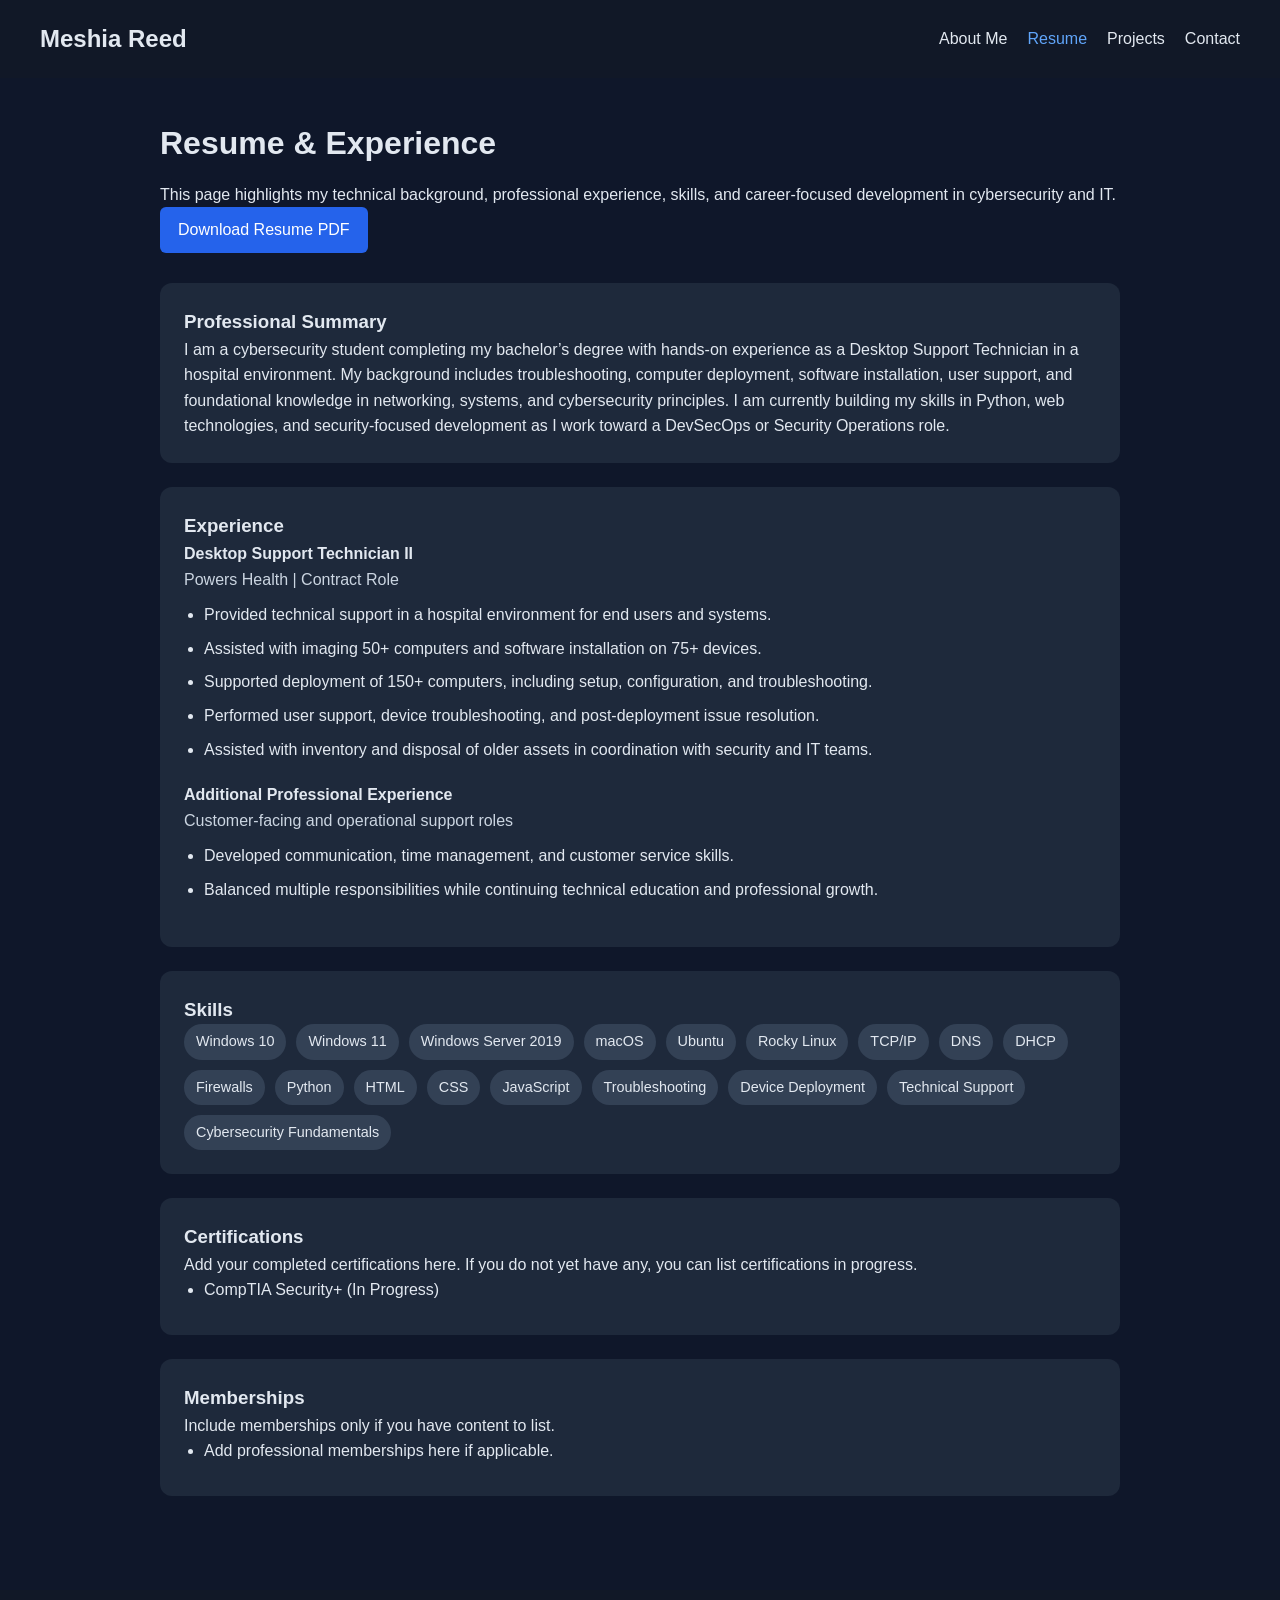
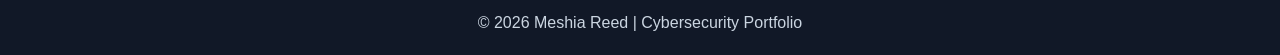
==== pages/resume.html @ 16b92840 "Moved files up one level" ====
<!DOCTYPE html>
<html lang="en">
<head>
  <meta charset="UTF-8" />
  <meta name="viewport" content="width=device-width, initial-scale=1.0" />
  <meta
    name="description"
    content="Resume, experience, skills, certifications, and professional background for Meshia Reed."
  />
  <title>Resume | Meshia Reed Portfolio</title>
  <link rel="stylesheet" href="../assets/css/style.css" />
</head>
<body>
  <header>
    <nav class="navbar">
      <h1>Meshia Reed</h1>
      <ul>
        <li><a href="../index.html">About Me</a></li>
        <li><a href="resume.html" class="active">Resume</a></li>
        <li><a href="work.html">Projects</a></li>
        <li><a href="contact.html">Contact</a></li>
      </ul>
    </nav>
  </header>

  <main class="container">
    <section class="page-header">
      <h2>Resume & Experience</h2>
      <p>
        This page highlights my technical background, professional experience,
        skills, and career-focused development in cybersecurity and IT.
      </p>
      <a class="btn" href="..assets/pdfs/MeshiaReed_ITandSecurityAnalyst.pdf" target="_blank">
        Download Resume PDF
      </a>
    
    </section>

    <section class="content-card">
      <h3>Professional Summary</h3>
      <p>
        I am a cybersecurity student completing my bachelor’s degree with
        hands-on experience as a Desktop Support Technician in a hospital
        environment. My background includes troubleshooting, computer
        deployment, software installation, user support, and foundational
        knowledge in networking, systems, and cybersecurity principles. I am
        currently building my skills in Python, web technologies, and
        security-focused development as I work toward a DevSecOps or Security
        Operations role.
      </p>
    </section>

    <section class="content-card">
      <h3>Experience</h3>

      <div class="resume-entry">
        <h4>Desktop Support Technician II</h4>
        <p class="resume-meta">Powers Health | Contract Role</p>
        <ul class="detail-list">
          <li>Provided technical support in a hospital environment for end users and systems.</li>
          <li>Assisted with imaging 50+ computers and software installation on 75+ devices.</li>
          <li>Supported deployment of 150+ computers, including setup, configuration, and troubleshooting.</li>
          <li>Performed user support, device troubleshooting, and post-deployment issue resolution.</li>
          <li>Assisted with inventory and disposal of older assets in coordination with security and IT teams.</li>
        </ul>
      </div>

      <div class="resume-entry">
        <h4>Additional Professional Experience</h4>
        <p class="resume-meta">Customer-facing and operational support roles</p>
        <ul class="detail-list">
          <li>Developed communication, time management, and customer service skills.</li>
          <li>Balanced multiple responsibilities while continuing technical education and professional growth.</li>
        </ul>
      </div>
    </section>

    <section class="content-card">
      <h3>Skills</h3>
      <div class="tag-grid">
        <span class="tag">Windows 10</span>
        <span class="tag">Windows 11</span>
        <span class="tag">Windows Server 2019</span>
        <span class="tag">macOS</span>
        <span class="tag">Ubuntu</span>
        <span class="tag">Rocky Linux</span>
        <span class="tag">TCP/IP</span>
        <span class="tag">DNS</span>
        <span class="tag">DHCP</span>
        <span class="tag">Firewalls</span>
        <span class="tag">Python</span>
        <span class="tag">HTML</span>
        <span class="tag">CSS</span>
        <span class="tag">JavaScript</span>
        <span class="tag">Troubleshooting</span>
        <span class="tag">Device Deployment</span>
        <span class="tag">Technical Support</span>
        <span class="tag">Cybersecurity Fundamentals</span>
      </div>
    </section>

    <section class="content-card">
      <h3>Certifications</h3>
      <p>Add your completed certifications here. If you do not yet have any, you can list certifications in progress.</p>
      <ul class="detail-list">
        <li>CompTIA Security+ (In Progress)</li>
      </ul>
    </section>

    <section class="content-card">
      <h3>Memberships</h3>
      <p>Include memberships only if you have content to list.</p>
      <ul class="detail-list">
        <li>Add professional memberships here if applicable.</li>
      </ul>
    </section>
  </main>

  <footer class="footer">
    <p>© 2026 Meshia Reed | Cybersecurity Portfolio</p>
  </footer>

  <script src="../assets/js/app.js"></script>
</body>
</html>
---- assets/css/style.css ----
* {
  box-sizing: border-box;
  margin: 0;
  padding: 0;
}

html, body {
  height: 100%;
}

body {
  font-family: Arial, sans-serif;
  line-height: 1.6;
  background: #0f172a;
  color: #e2e8f0;

  display: flex;
  flex-direction: column;
  min-height: 100vh;
}

main {
  flex: 1;
}

.navbar {
  display: flex;
  justify-content: space-between;
  align-items: center;
  padding: 20px 40px;
  background: #111827;
}

.navbar ul {
  display: flex;
  list-style: none;
  gap: 20px;
}

.navbar a {
  color: #e2e8f0;
  text-decoration: none;
}

.container {
  max-width: 1000px;
  margin: auto;
  padding: 40px 20px;
}

.hero {
  padding: 60px 0;
}

.hero h2 {
  font-size: 2rem;
  margin-bottom: 20px;
}

.hero p {
  /* display: flex;
  justify-content: space-around;
  align-items: center; */
  max-width: 700px;
  margin-bottom: 20px;
}

.btn {
  display: inline-block;
  background: #2563eb;
  color: white;
  padding: 10px 18px;
  text-decoration: none;
  border-radius: 6px;
}

.card-grid {
  display: grid;
  grid-template-columns: repeat(auto-fit, minmax(260px, 1fr));
  gap: 20px;
}

.card {
  background: #1e293b;
  padding: 20px;
  border-radius: 10px;
}

.footer {
  display: flex;
  justify-content: space-around;
  align-items: center;
  padding: 20px 40px;
}

/* ===== Additional Portfolio Styles ===== */

.page-header {
  margin-bottom: 30px;
}

.page-header h2 {
  font-size: 2rem;
  margin-bottom: 12px;
}

.content-card {
  background: #1e293b;
  border-radius: 12px;
  padding: 24px;
  margin-bottom: 24px;
}

.resume-entry {
  margin-bottom: 20px;
}

.resume-meta {
  color: #cbd5e1;
  margin-bottom: 10px;
}

.detail-list {
  padding-left: 20px;
}

.detail-list li {
  margin-bottom: 8px;
}

/* Skills Tags */
.tag-grid {
  display: flex;
  flex-wrap: wrap;
  gap: 10px;
}

.tag {
  background: #334155;
  color: #e2e8f0;
  padding: 6px 12px;
  border-radius: 999px;
  font-size: 0.9rem;
}

/* Contact Page */
.contact-grid {
  display: grid;
  grid-template-columns: repeat(auto-fit, minmax(220px, 1fr));
  gap: 20px;
}

.contact-item {
  background: #334155;
  padding: 18px;
  border-radius: 10px;
}
.contact-item a {
  color: #cccccc;
}

/* Work Cards */
.project-card h3 {
  margin-bottom: 10px;
}

.project-card p {
  margin-bottom: 10px;
}

/* Active nav link */
.navbar a.active {
  color: #60a5fa;
}

/* Footer improvement */
.footer {
  text-align: center;
  background: #111827;
  color: #cbd5e1;
  margin-top: 30px;
}
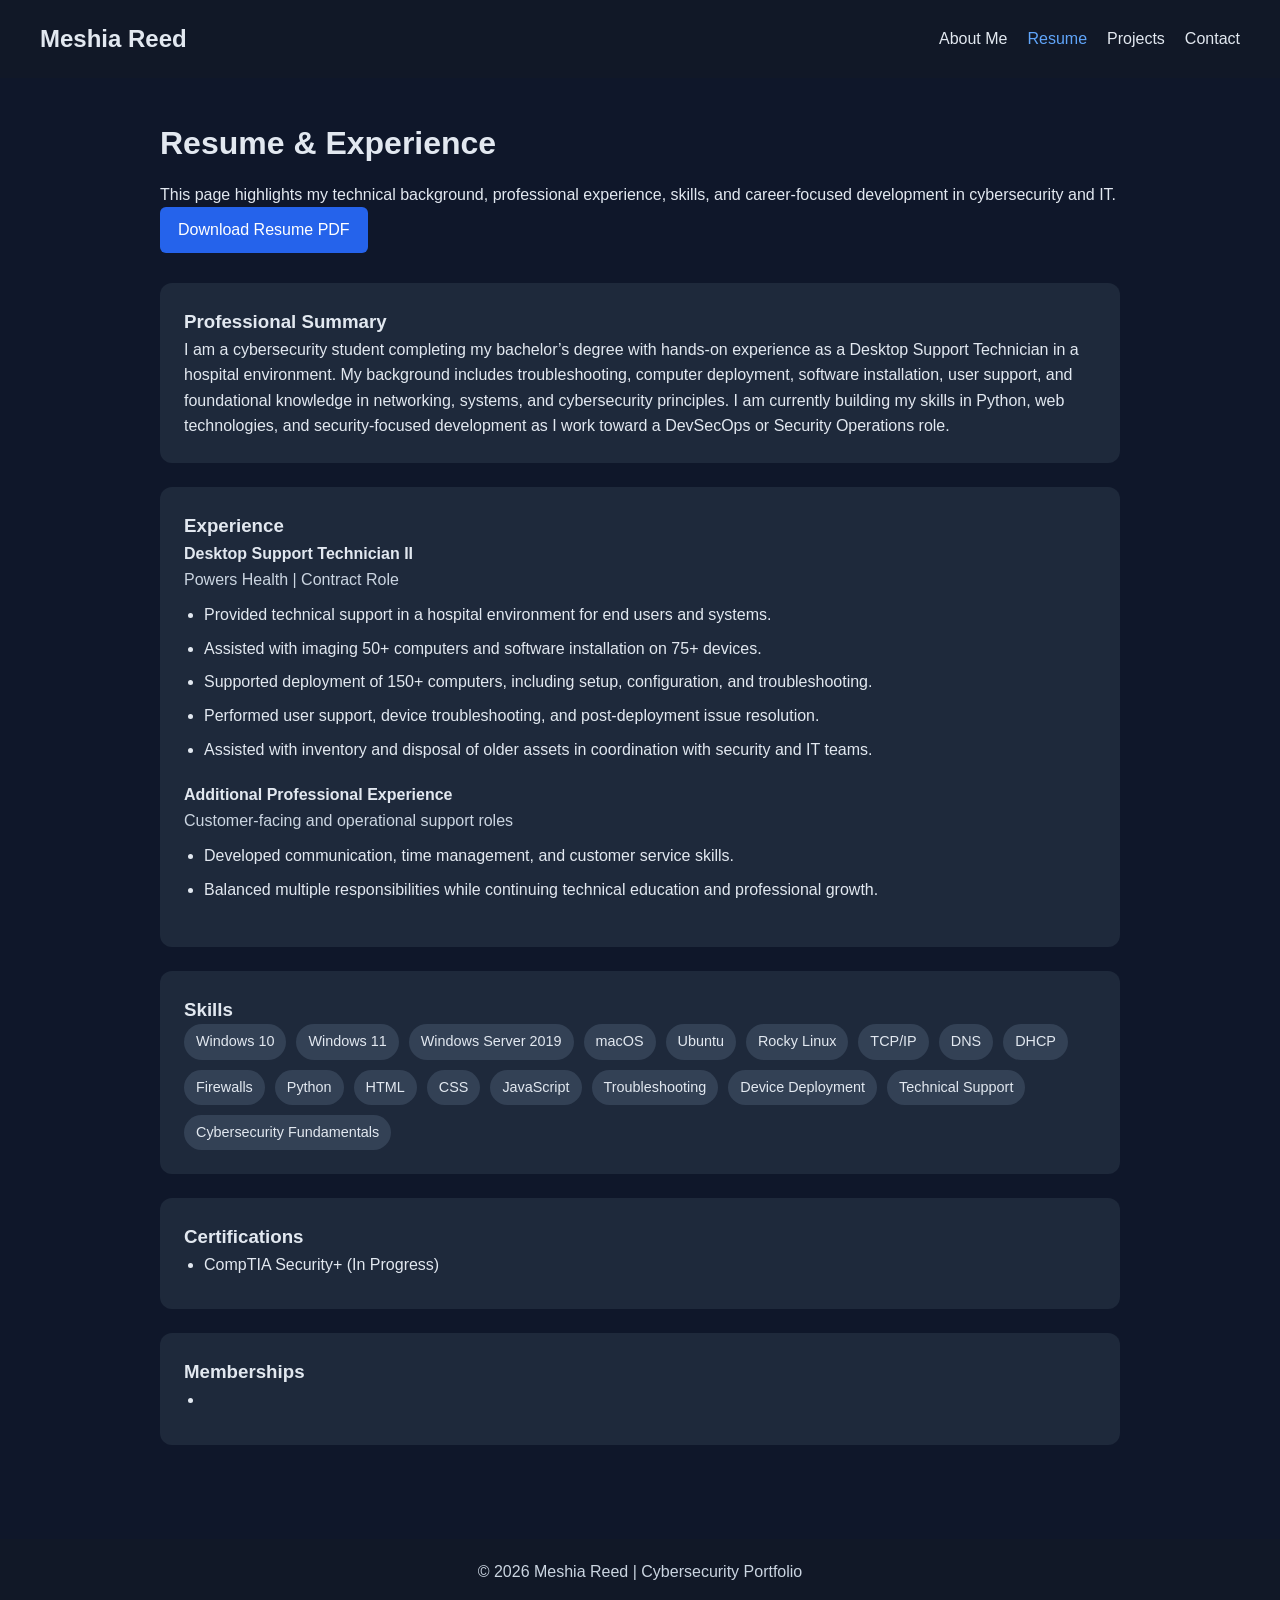
==== commit f5221472: "Update resume.html" ====
--- a/pages/resume.html
+++ b/pages/resume.html
@@ -101,7 +101,6 @@
 
     <section class="content-card">
       <h3>Certifications</h3>
-      <p>Add your completed certifications here. If you do not yet have any, you can list certifications in progress.</p>
       <ul class="detail-list">
         <li>CompTIA Security+ (In Progress)</li>
       </ul>
@@ -109,9 +108,9 @@
 
     <section class="content-card">
       <h3>Memberships</h3>
-      <p>Include memberships only if you have content to list.</p>
+      <!-- <p>[Add Something]</p> -->
       <ul class="detail-list">
-        <li>Add professional memberships here if applicable.</li>
+        <li></li>
       </ul>
     </section>
   </main>
@@ -122,4 +121,4 @@
 
   <script src="../assets/js/app.js"></script>
 </body>
-</html>+</html>
--- a/assets/css/style.css
+++ b/assets/css/style.css
@@ -52,16 +52,68 @@
   padding: 60px 0;
 }
 
+/* Hero Image */
+.hero-layout {
+  display: flex;
+  align-items: center;
+  justify-content: space-between;
+  gap: 40px;
+  flex-wrap: wrap;
+}
+
+.hero-text {
+  flex: 1 1 500px;
+}
+
+.hero-image-wrap {
+  flex: 1 1 320px;
+  display: flex;
+  justify-content: center;
+  align-items: flex-end;
+  padding-top: 30px;
+}
+
+.hero-image-frame {
+  width: 355px;
+  height: 400px;
+  background: linear-gradient(180deg, #334155, #1e293b);
+  border-radius: 50% / 38%;
+  position: relative;
+  overflow: visible;
+  display: flex;
+  justify-content: center;
+  align-items: flex-end;
+  border: 2px solid #475569;
+  margin-bottom: 20px;
+}
+
+.hero-image {
+  mask-image: linear-gradient(to bottom, black 60%, transparent 100%);
+  -webkit-mask-image: linear-gradient(to bottom, black 60%, transparent 100%);
+  width: 290px;
+  height: auto;
+  object-fit: cover;
+  display: block;
+  transform: translateY(-40px);
+}
+/* End */
+
+
 .hero h2 {
   font-size: 2rem;
   margin-bottom: 20px;
 }
 
-.hero p {
-  /* display: flex;
+.hero-center {
+  display: flex;
+  flex-direction: column;
   justify-content: space-around;
-  align-items: center; */
+  align-items: center;
   max-width: 700px;
+  margin-bottom: 20px;
+}
+
+.hero-center p {
   margin-bottom: 20px;
 }
 
@@ -160,12 +212,23 @@
 }
 
 /* Work Cards */
+.project-card {
+  display: flex;
+  flex-direction: column;
+}
+
 .project-card h3 {
   margin-bottom: 10px;
 }
 
 .project-card p {
   margin-bottom: 10px;
+}
+
+.project-card div {
+  display: flex;
+  justify-content: space-around;
+  margin-top: auto
 }
 
 /* Active nav link */
